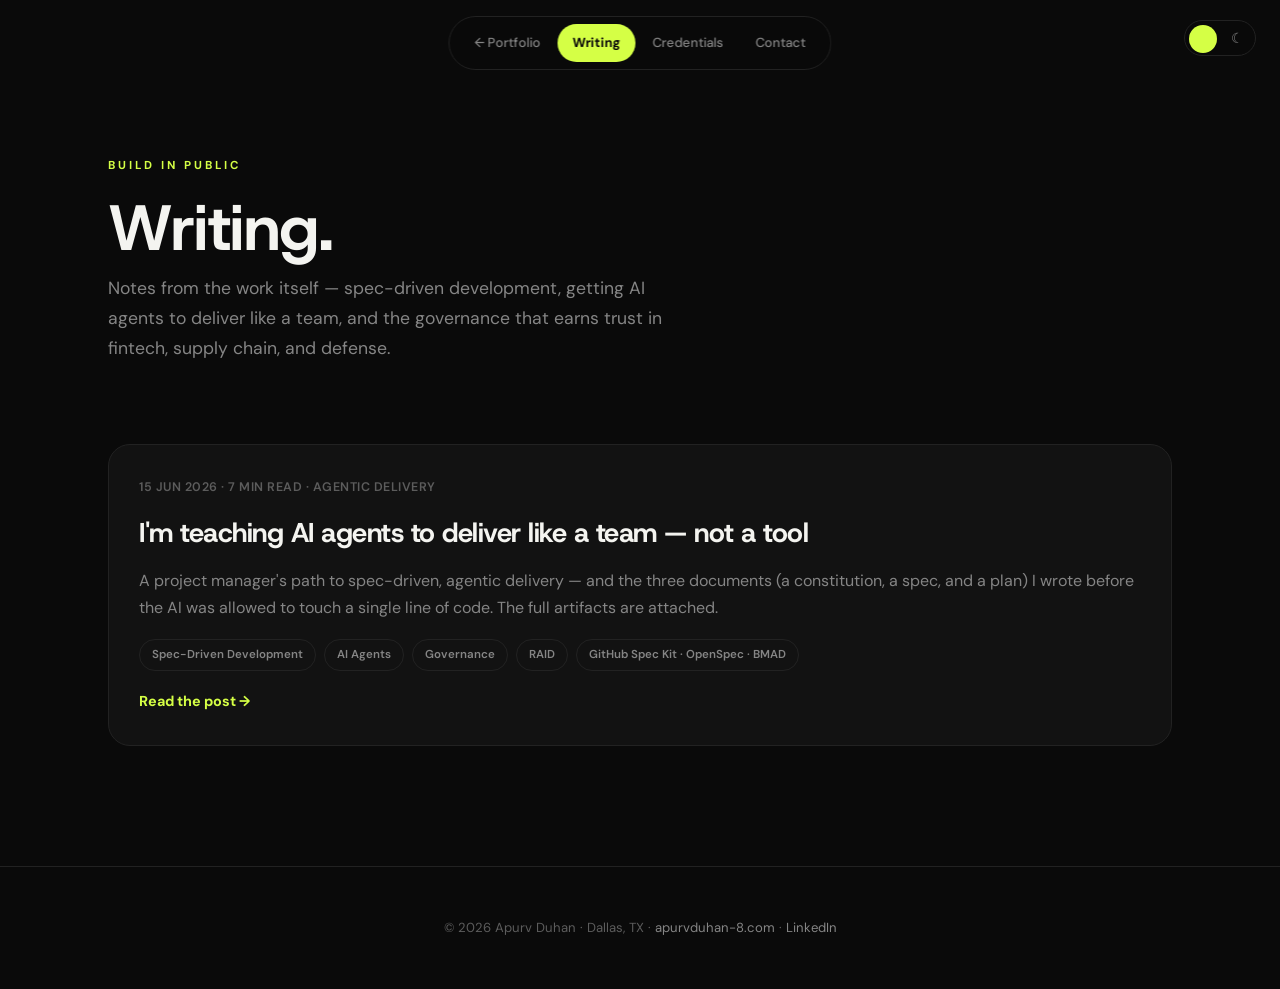
==== blog/index.html @ 9598c1e0 "Add blog system + first post: spec-driven, agentic delivery (RAID) New /blog/ section (own-site-firs" ====
<!DOCTYPE html>
<html lang="en" data-theme="dark"><head>
<meta charset="UTF-8"><meta name="viewport" content="width=device-width,initial-scale=1.0">
<title>Writing — Apurv Duhan | Spec-driven & agentic delivery</title>
<meta name="description" content="Notes from Apurv Duhan, PMP — building in public on spec-driven development, agentic AI delivery, and project governance you could hand to a regulator.">
<link rel="canonical" href="https://www.apurvduhan-8.com/blog/">
<meta property="og:title" content="Writing — Apurv Duhan"><meta property="og:description" content="Build-in-public notes on spec-driven, agentic delivery."><meta property="og:type" content="website"><meta property="og:url" content="https://www.apurvduhan-8.com/blog/">
<link rel="preconnect" href="https://fonts.googleapis.com"><link rel="preconnect" href="https://fonts.gstatic.com" crossorigin>
<link href="https://fonts.googleapis.com/css2?family=Host+Grotesk:wght@300..800&family=DM+Sans:opsz,wght@9..40,300..700&display=swap" rel="stylesheet">
<link rel="stylesheet" href="blog.css">
</head><body>

<nav>
  <a href="/">← Portfolio</a>
  <a href="/blog/" class="cta">Writing</a>
  <a href="/#credentials">Credentials</a>
  <a href="/#contact">Contact</a>
</nav>
<button class="theme-switch" id="themeSwitch" aria-label="Toggle theme"><span class="ts-ic ts-sun">☀</span><span class="ts-ic ts-moon">☾</span><span class="ts-knob"></span></button>

<header class="blog-hero"><div class="wrap-wide">
  <span class="eyebrow">Build in public</span>
  <h1>Writing.</h1>
  <p>Notes from the work itself — spec-driven development, getting AI agents to deliver like a team, and the governance that earns trust in fintech, supply chain, and defense.</p>
</div></header>

<main class="wrap-wide">
  <div class="posts">

    <a class="postcard" href="posts/raid-spec-driven-delivery.html">
      <div class="meta">15 Jun 2026 · 7 min read · Agentic Delivery</div>
      <h2>I'm teaching AI agents to deliver like a team — not a tool</h2>
      <p>A project manager's path to spec-driven, agentic delivery — and the three documents (a constitution, a spec, and a plan) I wrote before the AI was allowed to touch a single line of code. The full artifacts are attached.</p>
      <div class="tags">
        <span class="tag">Spec-Driven Development</span><span class="tag">AI Agents</span>
        <span class="tag">Governance</span><span class="tag">RAID</span><span class="tag">GitHub Spec Kit · OpenSpec · BMAD</span>
      </div>
      <div class="read">Read the post →</div>
    </a>

  </div>
</main>

<footer><div class="wrap-wide">
  © 2026 Apurv Duhan · Dallas, TX · <a href="/">apurvduhan-8.com</a> · <a href="https://linkedin.com/in/apurvduhan23" target="_blank" rel="noopener">LinkedIn</a>
</div></footer>

<script src="blog.js"></script>
</body></html>
---- blog/blog.css ----
/* ===== Apurv Duhan — Blog (theme parity with apurvduhan-8.com) ===== */
:root,[data-theme="dark"]{
  --bg:#0a0a0a;--bg2:#0f0f0f;--surface:#121212;--surface2:#161616;--line:#222222;
  --ink:#f4f4f0;--muted:#858585;--dim:#5c5c5c;
  --lime:#d5ff45;--lime-soft:rgba(213,255,69,.12);--blue:#0099ff;
  --navbg:rgba(10,10,10,.72);--shadow:0 30px 80px rgba(0,0,0,.6);--tile:#fff;
}
[data-theme="light"]{
  --bg:#f5f5f0;--bg2:#efefe9;--surface:#fff;--surface2:#f7f7f2;--line:#e2e2da;
  --ink:#0d0d0b;--muted:#6b6b64;--dim:#9a9a92;
  --lime:#a8d100;--lime-soft:rgba(140,170,0,.12);--blue:#0077cc;
  --navbg:rgba(245,245,240,.8);--shadow:0 30px 80px rgba(40,40,30,.12);--tile:#fff;
}
*{margin:0;padding:0;box-sizing:border-box}
html{scroll-behavior:smooth}
::selection{background:var(--lime);color:#0a0a0a}
body{font-family:'DM Sans',system-ui,sans-serif;color:var(--ink);background:var(--bg);line-height:1.7;
  transition:background .4s,color .4s;-webkit-font-smoothing:antialiased}
h1,h2,h3,.display{font-family:'Host Grotesk','DM Sans',sans-serif;letter-spacing:-.5px}
a{color:inherit}
.wrap{max-width:760px;margin:0 auto;padding:0 28px}
.wrap-wide{max-width:1120px;margin:0 auto;padding:0 28px}

/* nav */
nav{position:fixed;top:16px;left:50%;transform:translateX(-50%);z-index:140;background:var(--navbg);
  backdrop-filter:blur(16px);-webkit-backdrop-filter:blur(16px);border:1px solid var(--line);border-radius:32px;
  padding:7px 10px;display:flex;align-items:center;gap:2px}
nav a{font-size:.82rem;font-weight:500;color:var(--muted);padding:8px 15px;border-radius:22px;transition:.2s;text-decoration:none}
nav a:hover{color:var(--ink);background:var(--surface2)}
nav a.cta{background:var(--lime);color:#0a0a0a;font-weight:700}
.theme-switch{position:fixed;top:20px;right:24px;z-index:150;width:72px;height:36px;border-radius:30px;cursor:pointer;
  background:var(--navbg);backdrop-filter:blur(16px);-webkit-backdrop-filter:blur(16px);border:1px solid var(--line);padding:0;overflow:hidden}
.theme-switch .ts-ic{position:absolute;top:50%;transform:translateY(-50%);font-size:.85rem;color:var(--muted)}
.theme-switch .ts-sun{left:11px}.theme-switch .ts-moon{right:11px}
.theme-switch .ts-knob{position:absolute;top:4px;left:4px;width:28px;height:28px;border-radius:50%;background:var(--lime);transition:transform .32s cubic-bezier(.16,.8,.3,1)}
[data-theme="light"] .theme-switch .ts-knob{transform:translateX(36px)}
@media(max-width:560px){.theme-switch{top:14px;right:14px}}

/* blog index hero */
.blog-hero{padding:150px 0 50px}
.blog-hero .eyebrow{font-size:.72rem;letter-spacing:3px;text-transform:uppercase;color:var(--lime);font-weight:700}
.blog-hero h1{font-size:clamp(2.4rem,6vw,4rem);font-weight:700;line-height:1.02;margin:18px 0 14px}
.blog-hero p{color:var(--muted);font-size:1.1rem;max-width:560px}

/* post list */
.posts{padding:30px 0 120px;display:flex;flex-direction:column;gap:18px}
.postcard{display:block;text-decoration:none;background:var(--surface);border:1px solid var(--line);border-radius:22px;
  padding:32px 30px;transition:transform .3s,border-color .3s}
.postcard:hover{transform:translateY(-5px);border-color:var(--lime)}
.postcard .meta{font-size:.78rem;color:var(--dim);letter-spacing:.5px;text-transform:uppercase;font-weight:600}
.postcard h2{font-size:1.7rem;font-weight:700;margin:12px 0 10px;color:var(--ink)}
.postcard p{color:var(--muted);font-size:1rem}
.postcard .tags{margin-top:18px;display:flex;flex-wrap:wrap;gap:8px}
.tag{font-size:.72rem;font-weight:600;color:var(--muted);border:1px solid var(--line);border-radius:30px;padding:5px 12px}
.postcard .read{margin-top:18px;color:var(--lime);font-weight:700;font-size:.9rem}

/* article */
.article-head{padding:140px 0 30px}
.article-head .eyebrow{font-size:.72rem;letter-spacing:3px;text-transform:uppercase;color:var(--lime);font-weight:700}
.article-head h1{font-size:clamp(2.2rem,5.5vw,3.4rem);font-weight:700;line-height:1.06;margin:18px 0 20px}
.article-head .byline{display:flex;flex-wrap:wrap;gap:8px 16px;align-items:center;color:var(--dim);font-size:.9rem}
.article-head .byline b{color:var(--ink);font-weight:600}
.article-cover{max-width:1120px;margin:30px auto 0;padding:0 28px}
.article-cover .band{height:5px;border-radius:5px;background:linear-gradient(90deg,var(--lime),var(--blue))}
article{padding:36px 0 60px;font-size:1.08rem}
article h2{font-size:1.7rem;font-weight:700;margin:48px 0 16px}
article h3{font-size:1.25rem;font-weight:700;margin:34px 0 12px}
article p{margin:0 0 20px;color:var(--ink)}
article p,article li{color:var(--ink)}
article a{color:var(--blue);text-decoration:underline;text-underline-offset:3px}
article strong{font-weight:700}
article em{color:var(--muted)}
article ul,article ol{margin:0 0 22px;padding-left:24px}
article li{margin-bottom:10px}
article hr{border:none;border-top:1px solid var(--line);margin:44px 0}
.lede{font-size:1.3rem;line-height:1.5;color:var(--ink);font-weight:500;margin-bottom:30px}
.pull{border-left:3px solid var(--lime);padding:6px 0 6px 22px;margin:30px 0;font-family:'Host Grotesk';
  font-size:1.5rem;font-weight:600;line-height:1.3;letter-spacing:-.5px}
.callout{background:var(--surface);border:1px solid var(--line);border-radius:18px;padding:24px 26px;margin:30px 0}
.callout .clabel{font-size:.7rem;letter-spacing:2px;text-transform:uppercase;color:var(--lime);font-weight:700;margin-bottom:10px}
.callout p:last-child{margin-bottom:0}
.article-tag{display:inline-block;font-size:.72rem;font-weight:600;color:var(--muted);border:1px solid var(--line);border-radius:30px;padding:5px 12px;margin:0 6px 8px 0}

/* doc cards (RAID artifacts) */
.docgrid{display:grid;grid-template-columns:repeat(auto-fit,minmax(220px,1fr));gap:14px;margin:28px 0 36px}
.doc{background:var(--surface);border:1px solid var(--line);border-radius:18px;padding:22px;transition:.3s}
.doc:hover{border-color:var(--lime);transform:translateY(-4px)}
.doc .dt{font-size:.68rem;letter-spacing:2px;text-transform:uppercase;color:var(--dim);font-weight:700}
.doc h4{font-family:'Host Grotesk';font-size:1.15rem;font-weight:700;margin:8px 0 6px}
.doc p{font-size:.9rem;color:var(--muted);margin:0 0 16px}
.doc .dacts{display:flex;gap:8px}
.dbtn{display:inline-flex;align-items:center;justify-content:center;gap:6px;font-size:.78rem;font-weight:700;
  border:1px solid var(--line);border-radius:9px;cursor:pointer;background:transparent;color:var(--ink);text-decoration:none;transition:.2s}
.dbtn.v{flex:1;padding:9px 12px}.dbtn.v:hover{background:var(--ink);color:var(--bg)}
.dbtn.d{flex:0 0 40px;height:36px;color:var(--muted)}.dbtn.d:hover{background:var(--ink);color:var(--bg)}

/* share / cross-post bar */
.share{display:flex;flex-wrap:wrap;gap:10px;align-items:center;margin:40px 0;padding:24px 0;border-top:1px solid var(--line);border-bottom:1px solid var(--line)}
.share span{font-weight:700;font-family:'Host Grotesk';margin-right:6px}
.share a{font-size:.85rem;font-weight:600;color:var(--ink);border:1px solid var(--line);border-radius:30px;padding:8px 16px;text-decoration:none;transition:.2s}
.share a:hover{background:var(--lime);color:#0a0a0a;border-color:var(--lime)}

.author{display:flex;gap:16px;align-items:center;margin:40px 0;padding:26px;background:var(--surface);border:1px solid var(--line);border-radius:20px}
.author .av{width:58px;height:58px;border-radius:50%;background:var(--lime);color:#0a0a0a;display:flex;align-items:center;justify-content:center;font-family:'Host Grotesk';font-weight:800;font-size:1.2rem;flex-shrink:0}
.author b{font-family:'Host Grotesk'}
.author p{margin:4px 0 0;color:var(--muted);font-size:.92rem}

footer{border-top:1px solid var(--line);padding:50px 0;text-align:center;color:var(--dim);font-size:.82rem}
footer a{color:var(--muted);text-decoration:none}footer a:hover{color:var(--lime)}

/* PDF lightbox (photo-style) */
.lb{position:fixed;inset:0;z-index:400;display:none}
.lb.open{display:block}
.lb-back{position:absolute;inset:0;background:rgba(5,5,5,.9);backdrop-filter:blur(10px)}
.lb-top{position:absolute;top:0;left:0;right:0;z-index:3;display:flex;align-items:center;justify-content:space-between;padding:16px 22px;background:linear-gradient(180deg,rgba(0,0,0,.55),transparent)}
.lb-title{font-family:'Host Grotesk';font-weight:700;font-size:.95rem;color:#fff;white-space:nowrap;overflow:hidden;text-overflow:ellipsis;max-width:60%}
.lb-acts{display:flex;gap:10px}
.lb-ic{width:38px;height:38px;border-radius:50%;border:1px solid rgba(255,255,255,.25);background:rgba(255,255,255,.08);color:#fff;cursor:pointer;display:flex;align-items:center;justify-content:center;transition:.2s;text-decoration:none}
.lb-ic:hover{background:var(--lime);color:#0a0a0a;border-color:var(--lime)}
.lb-scroll{position:absolute;inset:0;overflow:auto;z-index:2;padding:74px 24px 44px;cursor:zoom-in;scrollbar-width:none}
.lb-scroll::-webkit-scrollbar{display:none}
.lb-scroll.zoomed{cursor:grab}.lb-scroll.zoomed.panning{cursor:grabbing}
.lb-stage{margin:0 auto;display:flex;flex-direction:column;gap:18px;transition:width .35s cubic-bezier(.16,.8,.3,1)}
.lb-stage canvas{width:100%;height:auto;display:block;border-radius:6px;box-shadow:0 24px 70px rgba(0,0,0,.6);background:#fff}
.lb-hint{position:absolute;bottom:18px;left:50%;transform:translateX(-50%);z-index:3;color:rgba(255,255,255,.55);font-size:.72rem;letter-spacing:1.5px;text-transform:uppercase;pointer-events:none;transition:opacity .4s}
.lb.zoom-on .lb-hint{opacity:0}
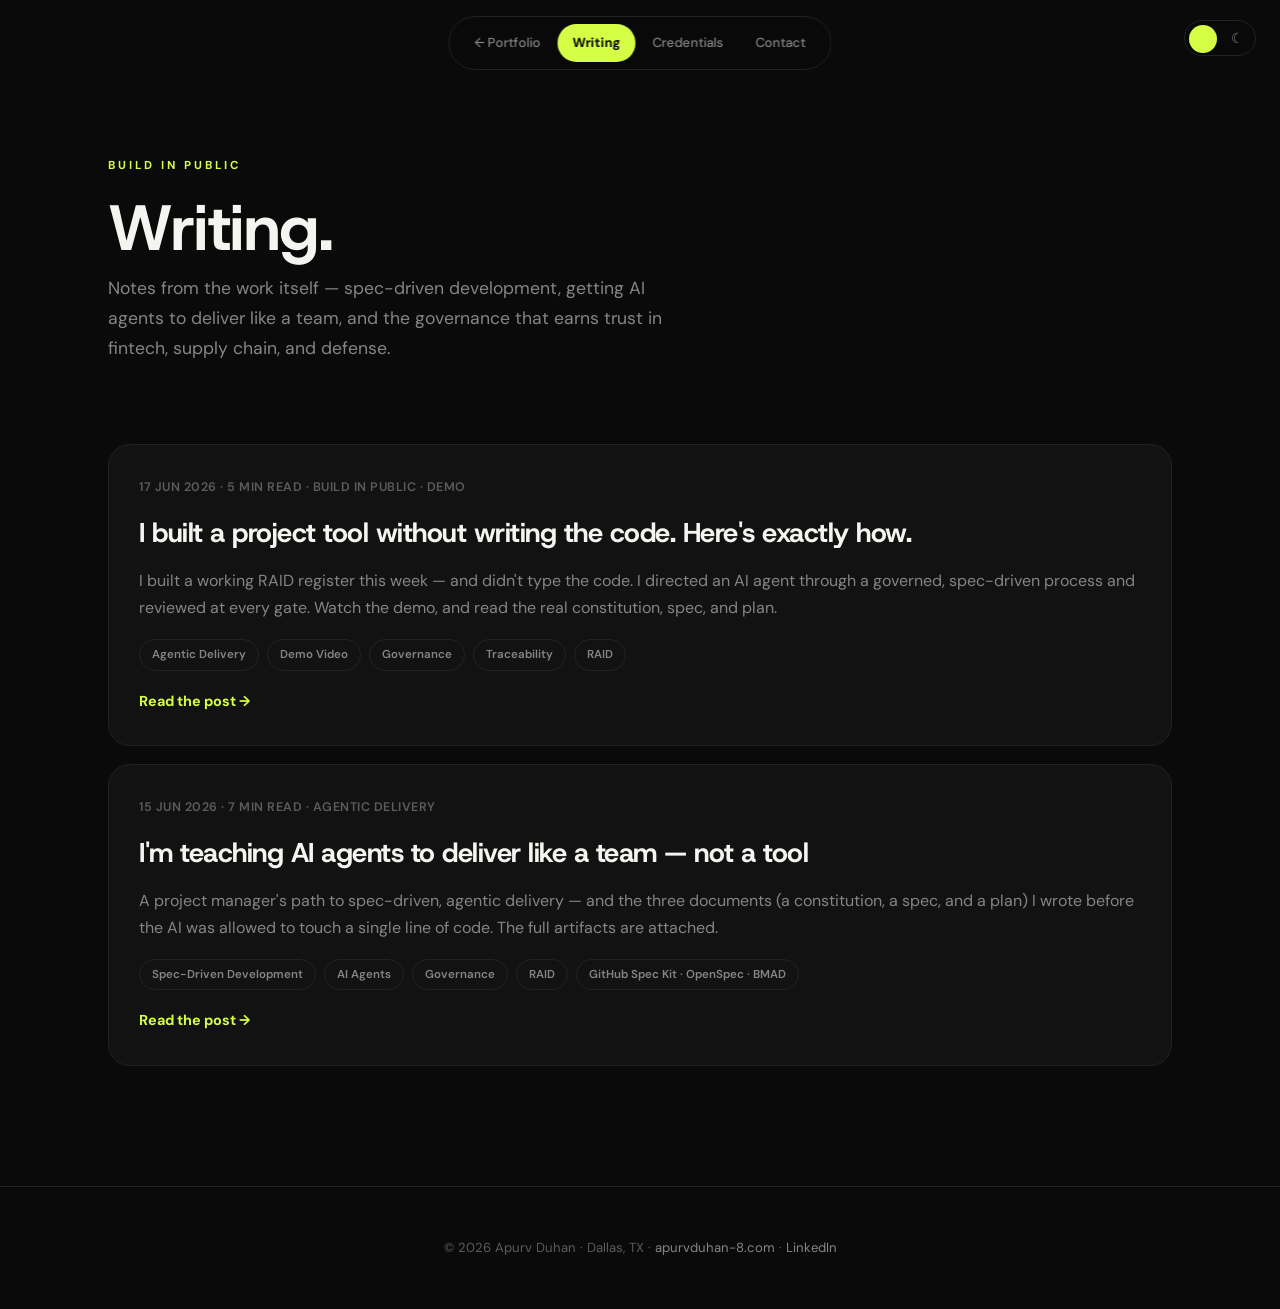
==== commit 63e30d3a: "Add blog post #2: "I built a project tool without writing the code" + demo video - New post blog/pos" ====
--- a/blog/index.html
+++ b/blog/index.html
@@ -27,6 +27,17 @@
 <main class="wrap-wide">
   <div class="posts">
 
+    <a class="postcard" href="posts/built-a-tool-without-writing-code.html">
+      <div class="meta">17 Jun 2026 · 5 min read · Build in Public · Demo</div>
+      <h2>I built a project tool without writing the code. Here's exactly how.</h2>
+      <p>I built a working RAID register this week — and didn't type the code. I directed an AI agent through a governed, spec-driven process and reviewed at every gate. Watch the demo, and read the real constitution, spec, and plan.</p>
+      <div class="tags">
+        <span class="tag">Agentic Delivery</span><span class="tag">Demo Video</span>
+        <span class="tag">Governance</span><span class="tag">Traceability</span><span class="tag">RAID</span>
+      </div>
+      <div class="read">Read the post →</div>
+    </a>
+
     <a class="postcard" href="posts/raid-spec-driven-delivery.html">
       <div class="meta">15 Jun 2026 · 7 min read · Agentic Delivery</div>
       <h2>I'm teaching AI agents to deliver like a team — not a tool</h2>
--- a/blog/blog.css
+++ b/blog/blog.css
@@ -81,6 +81,19 @@
 .callout p:last-child{margin-bottom:0}
 .article-tag{display:inline-block;font-size:.72rem;font-weight:600;color:var(--muted);border:1px solid var(--line);border-radius:30px;padding:5px 12px;margin:0 6px 8px 0}
 
+/* demo video */
+.demo{margin:30px 0 10px;border-radius:18px;overflow:hidden;border:1px solid var(--line);background:#000;box-shadow:0 24px 70px rgba(0,0,0,.4)}
+.demo video{display:block;width:100%;height:auto}
+.demo-cap{color:var(--dim);font-size:.85rem;text-align:center;margin:14px 0 0}
+
+/* compact artifacts line */
+.artifacts{margin:30px 0;padding:16px 20px;border:1px solid var(--line);border-radius:14px;background:var(--surface);
+  display:flex;flex-wrap:wrap;align-items:center;gap:8px 14px;font-size:.92rem}
+.artifacts .alabel{font-weight:700;font-family:'Host Grotesk';color:var(--ink);margin-right:2px}
+.artifacts a{color:var(--blue);text-decoration:none;font-weight:600;border-bottom:1px solid transparent;transition:.2s}
+.artifacts a:hover{border-bottom-color:var(--blue)}
+.artifacts .sep{color:var(--dim)}
+
 /* doc cards (RAID artifacts) */
 .docgrid{display:grid;grid-template-columns:repeat(auto-fit,minmax(220px,1fr));gap:14px;margin:28px 0 36px}
 .doc{background:var(--surface);border:1px solid var(--line);border-radius:18px;padding:22px;transition:.3s}
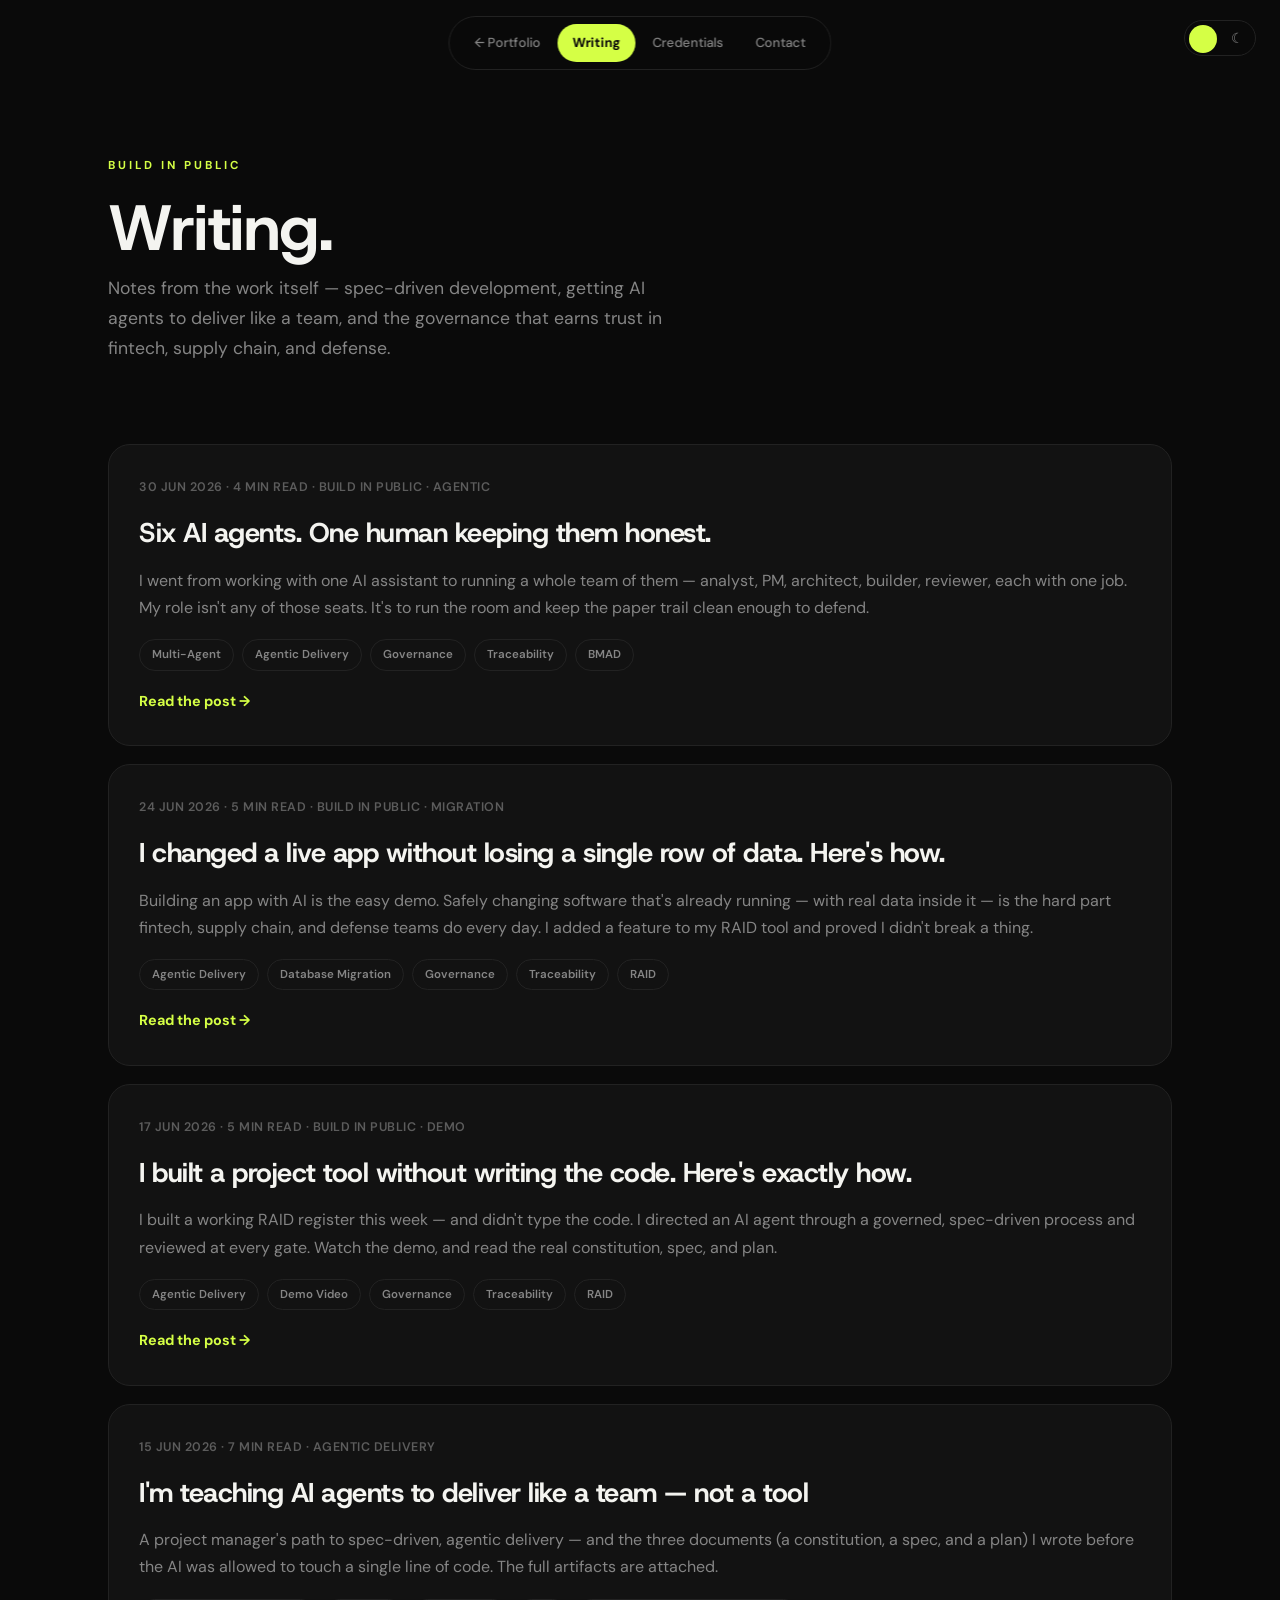
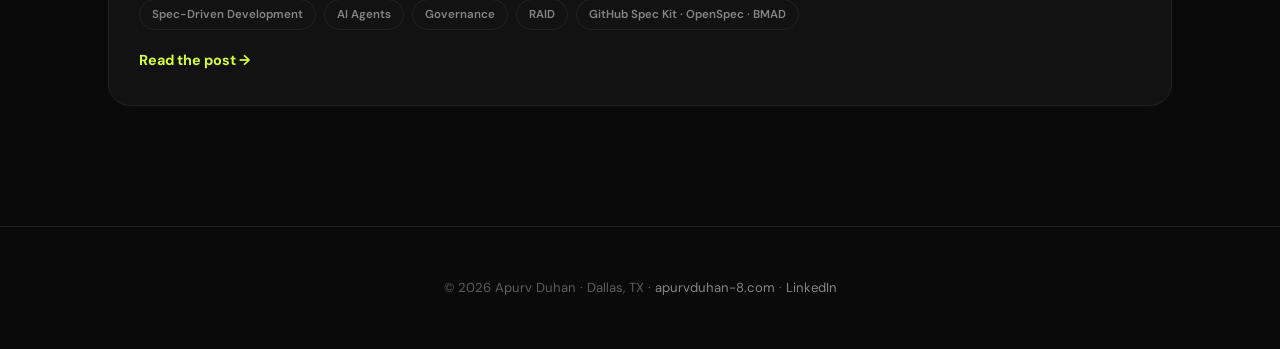
==== commit 1d7c1e38: "Add blog posts #3 (safe live-app change) and #4 (six AI agents)" ====
--- a/blog/index.html
+++ b/blog/index.html
@@ -26,6 +26,28 @@
 
 <main class="wrap-wide">
   <div class="posts">
+
+    <a class="postcard" href="posts/six-ai-agents-one-human.html">
+      <div class="meta">30 Jun 2026 · 4 min read · Build in Public · Agentic</div>
+      <h2>Six AI agents. One human keeping them honest.</h2>
+      <p>I went from working with one AI assistant to running a whole team of them — analyst, PM, architect, builder, reviewer, each with one job. My role isn't any of those seats. It's to run the room and keep the paper trail clean enough to defend.</p>
+      <div class="tags">
+        <span class="tag">Multi-Agent</span><span class="tag">Agentic Delivery</span>
+        <span class="tag">Governance</span><span class="tag">Traceability</span><span class="tag">BMAD</span>
+      </div>
+      <div class="read">Read the post →</div>
+    </a>
+
+    <a class="postcard" href="posts/changed-a-live-app-without-losing-data.html">
+      <div class="meta">24 Jun 2026 · 5 min read · Build in Public · Migration</div>
+      <h2>I changed a live app without losing a single row of data. Here's how.</h2>
+      <p>Building an app with AI is the easy demo. Safely changing software that's already running — with real data inside it — is the hard part fintech, supply chain, and defense teams do every day. I added a feature to my RAID tool and proved I didn't break a thing.</p>
+      <div class="tags">
+        <span class="tag">Agentic Delivery</span><span class="tag">Database Migration</span>
+        <span class="tag">Governance</span><span class="tag">Traceability</span><span class="tag">RAID</span>
+      </div>
+      <div class="read">Read the post →</div>
+    </a>
 
     <a class="postcard" href="posts/built-a-tool-without-writing-code.html">
       <div class="meta">17 Jun 2026 · 5 min read · Build in Public · Demo</div>
